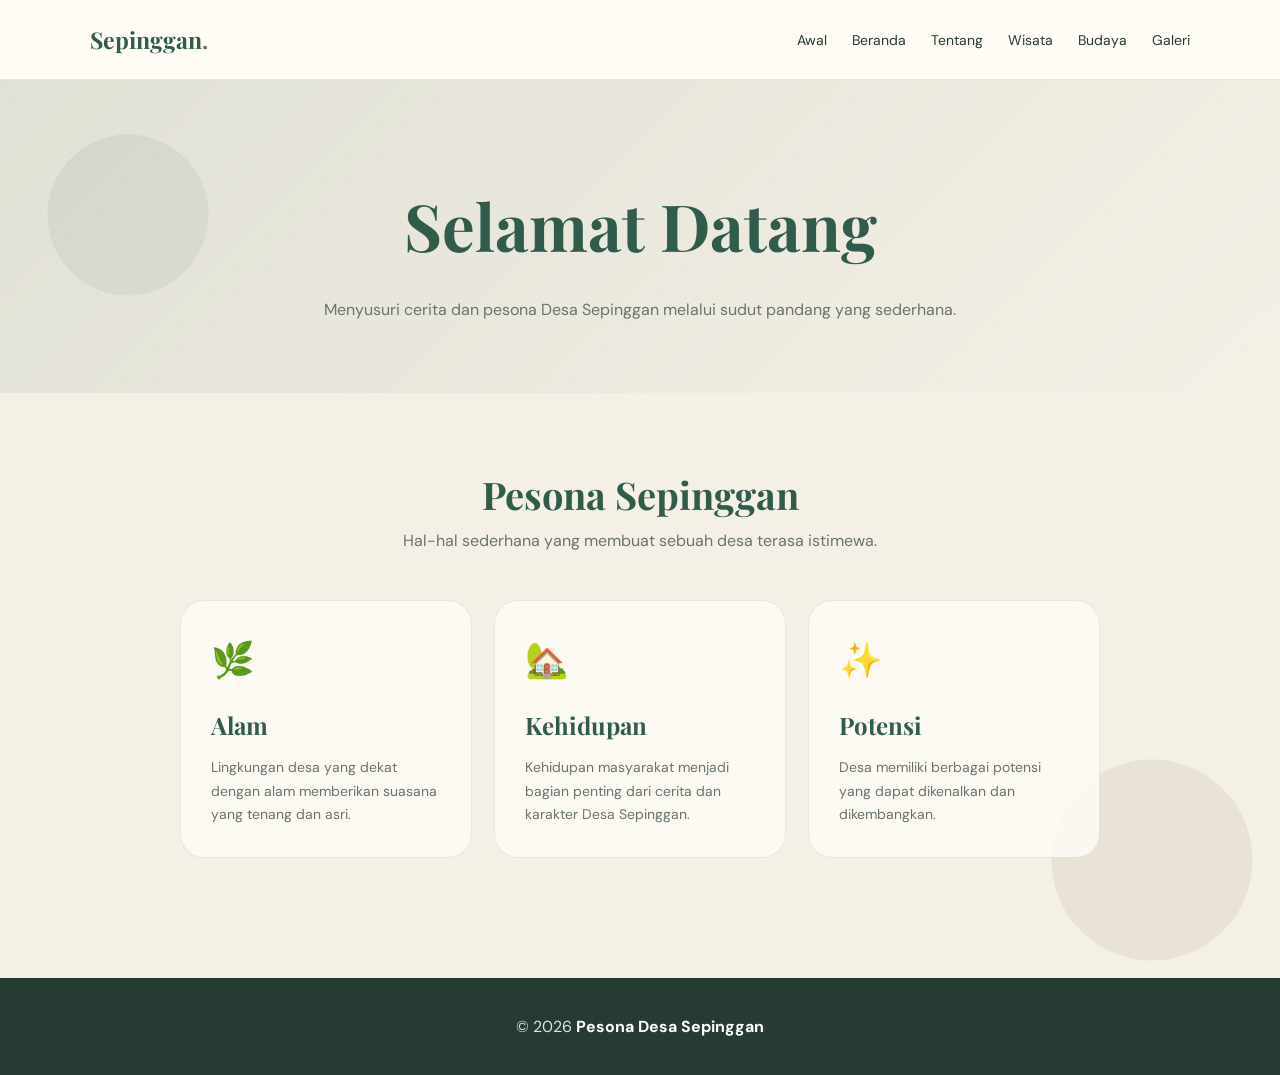
==== beranda.html @ 6d224bc5 "Create beranda.html" ====
<!DOCTYPE html>
<html lang="id">
<head>
    <meta charset="UTF-8">
    <meta name="viewport" content="width=device-width, initial-scale=1.0">
    <title>Beranda — Desa Sepinggan</title>
    <link rel="stylesheet" href="style.css">
</head>

<body>

<nav class="navbar">
    <div class="logo">Sepinggan<span>.</span></div>

    <ul class="nav-links">
        <li><a href="index.html">Awal</a></li>
        <li><a href="beranda.html">Beranda</a></li>
        <li><a href="tentang.html">Tentang</a></li>
        <li><a href="wisata.html">Wisata</a></li>
        <li><a href="budaya.html">Budaya</a></li>
        <li><a href="galeri.html">Galeri</a></li>
    </ul>
</nav>

<section class="page-hero">
    <h1>Selamat Datang</h1>
    <p>
        Menyusuri cerita dan pesona Desa Sepinggan
        melalui sudut pandang yang sederhana.
    </p>
</section>

<section class="container">

    <div class="section-title">
        <h2>Pesona Sepinggan</h2>
        <p>Hal-hal sederhana yang membuat sebuah desa terasa istimewa.</p>
    </div>

    <div class="cards">

        <div class="card">
            <div class="card-icon">🌿</div>
            <h3>Alam</h3>
            <p>
                Lingkungan desa yang dekat dengan alam
                memberikan suasana yang tenang dan asri.
            </p>
        </div>

        <div class="card">
            <div class="card-icon">🏡</div>
            <h3>Kehidupan</h3>
            <p>
                Kehidupan masyarakat menjadi bagian penting
                dari cerita dan karakter Desa Sepinggan.
            </p>
        </div>

        <div class="card">
            <div class="card-icon">✨</div>
            <h3>Potensi</h3>
            <p>
                Desa memiliki berbagai potensi yang dapat
                dikenalkan dan dikembangkan.
            </p>
        </div>

    </div>

</section>

<footer>
    <p>© 2026 <strong>Pesona Desa Sepinggan</strong></p>
</footer>

</body>
                                          </html>
---- style.css ----
@import url('https://fonts.googleapis.com/css2?family=DM+Sans:wght@400;500;600;700&family=Playfair+Display:wght@500;600;700&display=swap');

* {
    margin: 0;
    padding: 0;
    box-sizing: border-box;
}

:root {
    --hijau: #315c4c;
    --hijau-muda: #668b78;
    --krem: #f5f0e6;
    --putih: #fffdf8;
    --cokelat: #806b55;
    --gelap: #263b32;
}

body {
    font-family: 'DM Sans', sans-serif;
    color: var(--gelap);
    background:
        radial-gradient(circle at 10% 20%, rgba(102,139,120,.12) 0 80px, transparent 81px),
        radial-gradient(circle at 90% 80%, rgba(128,107,85,.10) 0 100px, transparent 101px),
        var(--krem);
    line-height: 1.7;
}

/* pola dekorasi */
body::before {
    content: "";
    position: fixed;
    inset: 0;
    pointer-events: none;
    opacity: .25;
    background-image:
        radial-gradient(circle, rgba(49,92,76,.15) 1px, transparent 1px);
    background-size: 28px 28px;
    z-index: -1;
}

h1, h2, h3 {
    font-family: 'Playfair Display', serif;
}

a {
    text-decoration: none;
    color: inherit;
}

/* NAVBAR */
.navbar {
    width: 100%;
    padding: 20px 7%;
    display: flex;
    justify-content: space-between;
    align-items: center;
    background: rgba(255,253,248,.88);
    backdrop-filter: blur(12px);
    position: sticky;
    top: 0;
    z-index: 100;
    border-bottom: 1px solid rgba(49,92,76,.12);
}

.logo {
    font-family: 'Playfair Display', serif;
    font-size: 23px;
    font-weight: 700;
    color: var(--hijau);
}

.logo span {
    color: var(--cokelat);
}

.nav-links {
    display: flex;
    gap: 25px;
    list-style: none;
}

.nav-links a {
    font-size: 14px;
    color: var(--gelap);
    transition: .3s;
}

.nav-links a:hover {
    color: var(--hijau-muda);
}

/* LANDING */
.landing {
    min-height: calc(100vh - 75px);
    display: flex;
    align-items: center;
    justify-content: center;
    text-align: center;
    padding: 50px 7%;
    position: relative;
    overflow: hidden;
}

.landing-content {
    max-width: 850px;
}

.small-title {
    display: inline-block;
    color: var(--hijau);
    background: rgba(49,92,76,.08);
    padding: 8px 18px;
    border-radius: 50px;
    font-size: 13px;
    margin-bottom: 25px;
}

.landing h1 {
    font-size: clamp(48px, 8vw, 90px);
    line-height: 1.05;
    color: var(--hijau);
    margin-bottom: 25px;
}

.landing h1 span {
    color: var(--cokelat);
    font-style: italic;
}

.landing p {
    max-width: 650px;
    margin: auto;
    color: #647269;
    font-size: 17px;
}

.button {
    display: inline-block;
    margin-top: 32px;
    padding: 13px 27px;
    background: var(--hijau);
    color: white;
    border-radius: 50px;
    transition: .3s;
}

.button:hover {
    transform: translateY(-3px);
    background: var(--gelap);
}

/* HERO HALAMAN */
.page-hero {
    padding: 90px 7% 70px;
    text-align: center;
    background:
        linear-gradient(135deg, rgba(49,92,76,.10), rgba(245,240,230,.7));
}

.page-hero h1 {
    font-size: clamp(40px, 6vw, 65px);
    color: var(--hijau);
}

.page-hero p {
    max-width: 650px;
    margin: 15px auto 0;
    color: #68746d;
}

/* CONTENT */
.container {
    max-width: 1100px;
    margin: auto;
    padding: 70px 7%;
}

.section-title {
    text-align: center;
    margin-bottom: 45px;
}

.section-title h2 {
    font-size: 38px;
    color: var(--hijau);
}

.section-title p {
    color: #68746d;
}

/* CARD */
.cards {
    display: grid;
    grid-template-columns: repeat(3, 1fr);
    gap: 22px;
}

.card {
    background: rgba(255,253,248,.8);
    border: 1px solid rgba(49,92,76,.12);
    border-radius: 24px;
    padding: 30px;
    transition: .3s;
}

.card:hover {
    transform: translateY(-6px);
    box-shadow: 0 15px 35px rgba(49,92,76,.10);
}

.card-icon {
    font-size: 35px;
    margin-bottom: 15px;
}

.card h3 {
    color: var(--hijau);
    margin-bottom: 10px;
    font-size: 24px;
}

.card p {
    color: #68746d;
    font-size: 14px;
}

/* INFO */
.info-box {
    background: var(--hijau);
    color: white;
    padding: 45px;
    border-radius: 30px;
    margin-top: 30px;
}

.info-box h2 {
    font-size: 34px;
    margin-bottom: 15px;
}

.info-box p {
    color: #e8eee9;
}

/* GALERI TANPA FOTO */
.gallery {
    display: grid;
    grid-template-columns: repeat(3, 1fr);
    gap: 18px;
}

.gallery-item {
    min-height: 230px;
    border-radius: 25px;
    display: flex;
    align-items: center;
    justify-content: center;
    text-align: center;
    padding: 20px;
    background:
        linear-gradient(145deg, rgba(49,92,76,.18), rgba(128,107,85,.18));
    border: 1px dashed rgba(49,92,76,.35);
    color: var(--hijau);
}

.gallery-item span {
    font-size: 14px;
}

/* FOOTER */
footer {
    text-align: center;
    padding: 35px 7%;
    background: var(--gelap);
    color: #dce5df;
    margin-top: 50px;
}

footer strong {
    color: white;
}

/* RESPONSIVE HP */
@media (max-width: 800px) {
    .navbar {
        padding: 17px 5%;
        flex-direction: column;
        gap: 12px;
    }

    .nav-links {
        gap: 12px;
        flex-wrap: wrap;
        justify-content: center;
    }

    .nav-links a {
        font-size: 12px;
    }

    .cards,
    .gallery {
        grid-template-columns: 1fr;
    }

    .landing {
        min-height: 80vh;
    }

    .landing h1 {
        font-size: 48px;
    }

    .container {
        padding: 55px 6%;
    }

    .info-box {
        padding: 30px;
    }
      }
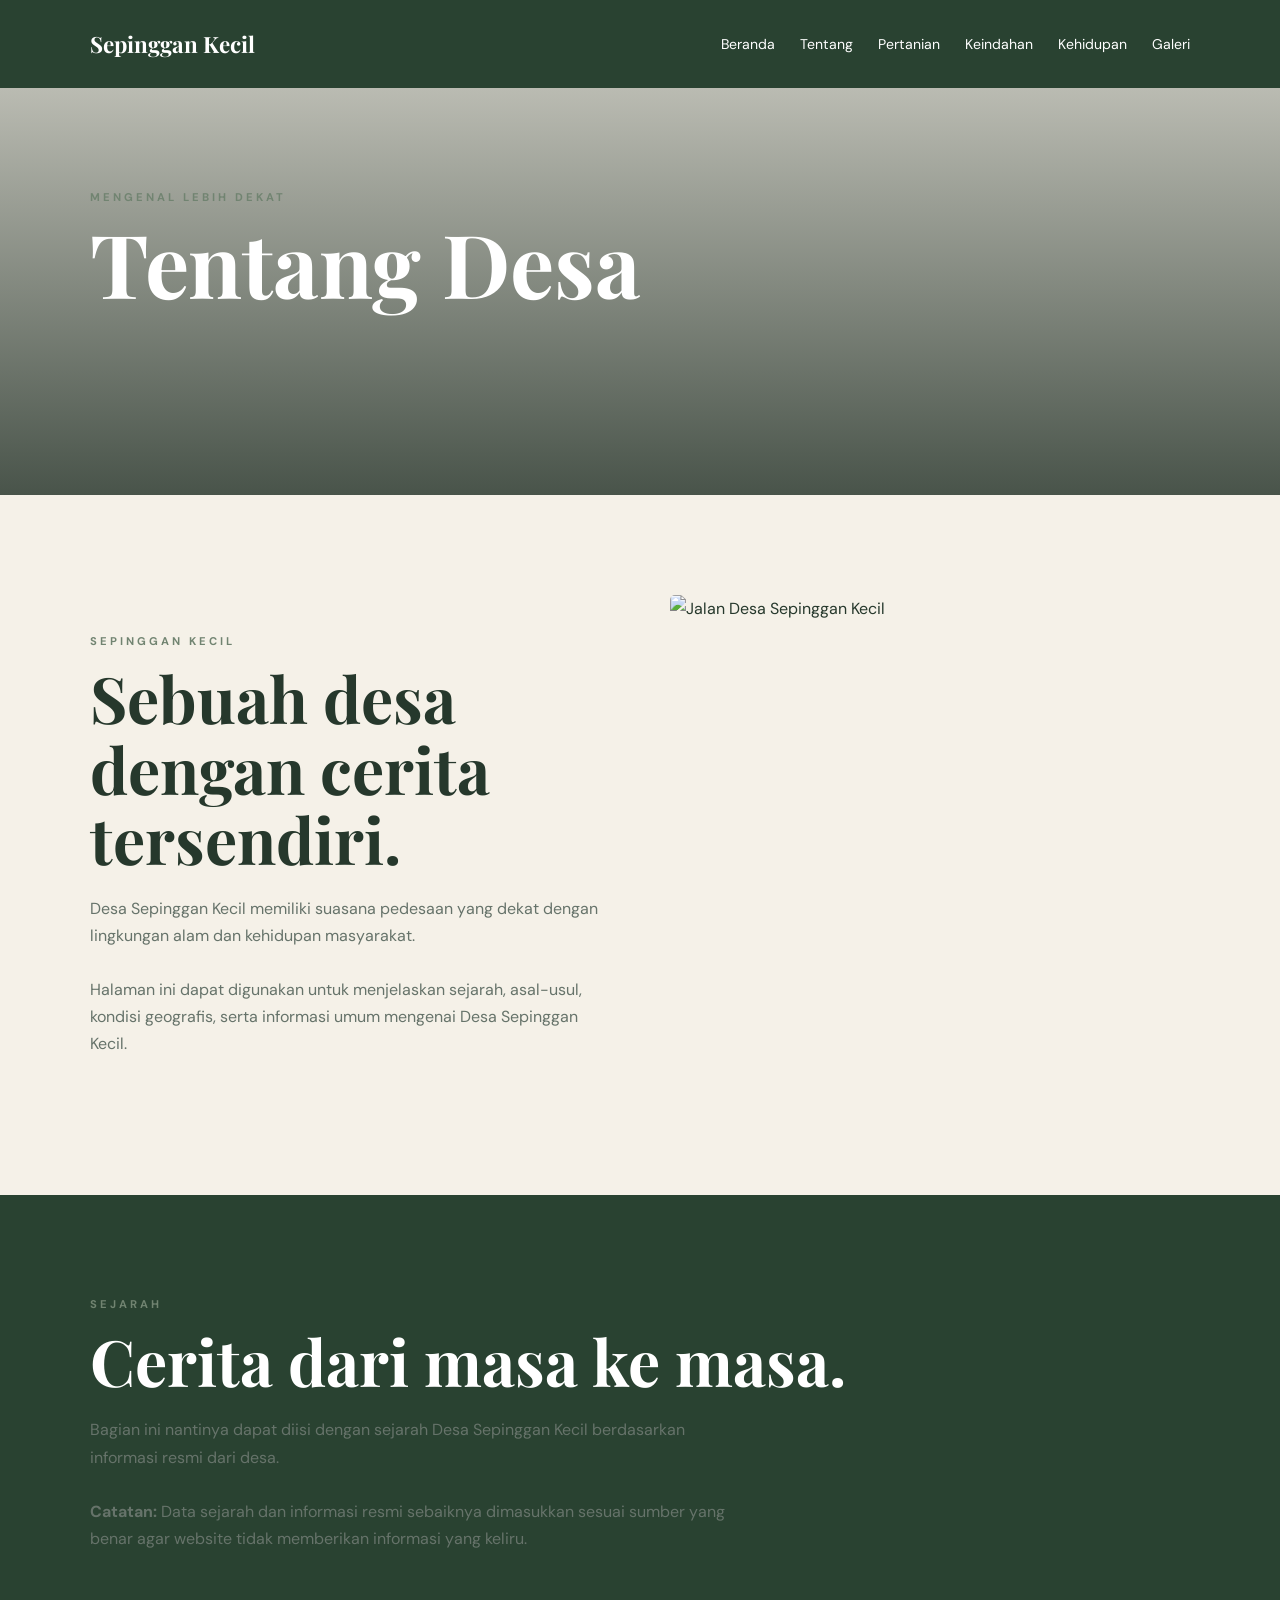
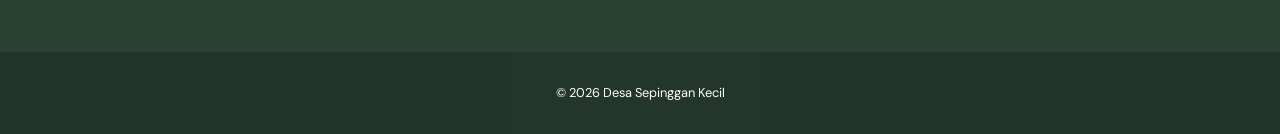
==== commit f838206b: "Update beranda.html" ====
--- a/beranda.html
+++ b/beranda.html
@@ -1,78 +1,143 @@
 <!DOCTYPE html>
 <html lang="id">
+
 <head>
     <meta charset="UTF-8">
     <meta name="viewport" content="width=device-width, initial-scale=1.0">
-    <title>Beranda — Desa Sepinggan</title>
+
+    <title>Tentang Desa - Sepinggan Kecil</title>
+
     <link rel="stylesheet" href="style.css">
 </head>
 
 <body>
 
-<nav class="navbar">
-    <div class="logo">Sepinggan<span>.</span></div>
+<nav class="navbar" style="background:#294231;">
+
+    <div class="logo">
+        Sepinggan Kecil
+    </div>
 
     <ul class="nav-links">
-        <li><a href="index.html">Awal</a></li>
-        <li><a href="beranda.html">Beranda</a></li>
+        <li><a href="index.html">Beranda</a></li>
         <li><a href="tentang.html">Tentang</a></li>
-        <li><a href="wisata.html">Wisata</a></li>
-        <li><a href="budaya.html">Budaya</a></li>
+        <li><a href="pertanian.html">Pertanian</a></li>
+        <li><a href="keindahan.html">Keindahan</a></li>
+        <li><a href="kehidupan.html">Kehidupan</a></li>
         <li><a href="galeri.html">Galeri</a></li>
     </ul>
+
 </nav>
 
-<section class="page-hero">
-    <h1>Selamat Datang</h1>
-    <p>
-        Menyusuri cerita dan pesona Desa Sepinggan
-        melalui sudut pandang yang sederhana.
-    </p>
-</section>
 
-<section class="container">
+<header
+    class="page-hero"
+    style="--background:url('images/jalan-desa.jpg');">
 
-    <div class="section-title">
-        <h2>Pesona Sepinggan</h2>
-        <p>Hal-hal sederhana yang membuat sebuah desa terasa istimewa.</p>
+    <div class="container">
+
+        <div class="label">
+            Mengenal lebih dekat
+        </div>
+
+        <h1>
+            Tentang Desa
+        </h1>
+
     </div>
 
-    <div class="cards">
+</header>
 
-        <div class="card">
-            <div class="card-icon">🌿</div>
-            <h3>Alam</h3>
-            <p>
-                Lingkungan desa yang dekat dengan alam
-                memberikan suasana yang tenang dan asri.
+
+<section class="section">
+
+    <div class="container feature">
+
+        <div>
+
+            <div class="label">
+                Sepinggan Kecil
+            </div>
+
+            <h2>
+                Sebuah desa dengan
+                cerita tersendiri.
+            </h2>
+
+            <p class="text">
+
+                Desa Sepinggan Kecil memiliki
+                suasana pedesaan yang dekat
+                dengan lingkungan alam dan
+                kehidupan masyarakat.
+
             </p>
+
+            <br>
+
+            <p class="text">
+
+                Halaman ini dapat digunakan untuk
+                menjelaskan sejarah, asal-usul,
+                kondisi geografis, serta informasi
+                umum mengenai Desa Sepinggan Kecil.
+
+            </p>
+
         </div>
 
-        <div class="card">
-            <div class="card-icon">🏡</div>
-            <h3>Kehidupan</h3>
-            <p>
-                Kehidupan masyarakat menjadi bagian penting
-                dari cerita dan karakter Desa Sepinggan.
-            </p>
-        </div>
-
-        <div class="card">
-            <div class="card-icon">✨</div>
-            <h3>Potensi</h3>
-            <p>
-                Desa memiliki berbagai potensi yang dapat
-                dikenalkan dan dikembangkan.
-            </p>
-        </div>
+        <img
+            src="images/jalan-desa.jpg"
+            alt="Jalan Desa Sepinggan Kecil">
 
     </div>
 
 </section>
 
+
+<section class="section dark">
+
+    <div class="container">
+
+        <div class="label">
+            Sejarah
+        </div>
+
+        <h2>
+            Cerita dari masa ke masa.
+        </h2>
+
+        <p class="text">
+
+            Bagian ini nantinya dapat diisi dengan
+            sejarah Desa Sepinggan Kecil berdasarkan
+            informasi resmi dari desa.
+
+        </p>
+
+        <br>
+
+        <p class="text">
+
+            <strong>
+                Catatan:
+            </strong>
+
+            Data sejarah dan informasi resmi
+            sebaiknya dimasukkan sesuai sumber
+            yang benar agar website tidak
+            memberikan informasi yang keliru.
+
+        </p>
+
+    </div>
+
+</section>
+
+
 <footer>
-    <p>© 2026 <strong>Pesona Desa Sepinggan</strong></p>
+    © 2026 Desa Sepinggan Kecil
 </footer>
 
 </body>
-                                          </html>
+</html>
--- a/style.css
+++ b/style.css
@@ -6,40 +6,15 @@
     box-sizing: border-box;
 }
 
-:root {
-    --hijau: #315c4c;
-    --hijau-muda: #668b78;
-    --krem: #f5f0e6;
-    --putih: #fffdf8;
-    --cokelat: #806b55;
-    --gelap: #263b32;
+html {
+    scroll-behavior: smooth;
 }
 
 body {
     font-family: 'DM Sans', sans-serif;
-    color: var(--gelap);
-    background:
-        radial-gradient(circle at 10% 20%, rgba(102,139,120,.12) 0 80px, transparent 81px),
-        radial-gradient(circle at 90% 80%, rgba(128,107,85,.10) 0 100px, transparent 101px),
-        var(--krem);
+    background: #f5f1e8;
+    color: #26382c;
     line-height: 1.7;
-}
-
-/* pola dekorasi */
-body::before {
-    content: "";
-    position: fixed;
-    inset: 0;
-    pointer-events: none;
-    opacity: .25;
-    background-image:
-        radial-gradient(circle, rgba(49,92,76,.15) 1px, transparent 1px);
-    background-size: 28px 28px;
-    z-index: -1;
-}
-
-h1, h2, h3 {
-    font-family: 'Playfair Display', serif;
 }
 
 a {
@@ -47,30 +22,30 @@
     color: inherit;
 }
 
+img {
+    width: 100%;
+    display: block;
+    object-fit: cover;
+}
+
 /* NAVBAR */
+
 .navbar {
+    position: absolute;
     width: 100%;
-    padding: 20px 7%;
+    top: 0;
+    z-index: 10;
+    padding: 25px 7%;
     display: flex;
     justify-content: space-between;
     align-items: center;
-    background: rgba(255,253,248,.88);
-    backdrop-filter: blur(12px);
-    position: sticky;
-    top: 0;
-    z-index: 100;
-    border-bottom: 1px solid rgba(49,92,76,.12);
+    color: white;
 }
 
 .logo {
     font-family: 'Playfair Display', serif;
-    font-size: 23px;
+    font-size: 1.4rem;
     font-weight: 700;
-    color: var(--hijau);
-}
-
-.logo span {
-    color: var(--cokelat);
 }
 
 .nav-links {
@@ -80,243 +55,324 @@
 }
 
 .nav-links a {
-    font-size: 14px;
-    color: var(--gelap);
+    font-size: 0.88rem;
     transition: .3s;
 }
 
 .nav-links a:hover {
-    color: var(--hijau-muda);
-}
-
-/* LANDING */
-.landing {
-    min-height: calc(100vh - 75px);
+    opacity: .6;
+}
+
+/* HERO */
+
+.hero {
+    min-height: 100vh;
     display: flex;
     align-items: center;
-    justify-content: center;
-    text-align: center;
-    padding: 50px 7%;
     position: relative;
-    overflow: hidden;
-}
-
-.landing-content {
-    max-width: 850px;
-}
-
-.small-title {
+
+    background:
+        linear-gradient(
+            90deg,
+            rgba(14, 31, 21, .75),
+            rgba(14, 31, 21, .25)
+        ),
+        url("images/hero.jpg") center/cover no-repeat;
+}
+
+.hero-content {
+    width: 85%;
+    max-width: 800px;
+    margin-left: 7%;
+    color: white;
+    position: relative;
+    z-index: 2;
+}
+
+.eyebrow {
+    text-transform: uppercase;
+    letter-spacing: 4px;
+    font-size: .75rem;
+    margin-bottom: 20px;
+}
+
+.hero h1 {
+    font-family: 'Playfair Display', serif;
+    font-size: clamp(3.5rem, 9vw, 7rem);
+    line-height: .95;
+    margin-bottom: 25px;
+}
+
+.hero p {
+    max-width: 600px;
+    font-size: 1rem;
+    opacity: .9;
+    margin-bottom: 30px;
+}
+
+.btn {
     display: inline-block;
-    color: var(--hijau);
-    background: rgba(49,92,76,.08);
-    padding: 8px 18px;
-    border-radius: 50px;
-    font-size: 13px;
-    margin-bottom: 25px;
-}
-
-.landing h1 {
-    font-size: clamp(48px, 8vw, 90px);
-    line-height: 1.05;
-    color: var(--hijau);
-    margin-bottom: 25px;
-}
-
-.landing h1 span {
-    color: var(--cokelat);
-    font-style: italic;
-}
-
-.landing p {
+    padding: 13px 23px;
+    border-radius: 30px;
+    margin-right: 8px;
+    transition: .3s;
+}
+
+.btn-light {
+    background: white;
+    color: #294231;
+}
+
+.btn-outline {
+    color: white;
+    border: 1px solid white;
+}
+
+.btn:hover {
+    transform: translateY(-3px);
+}
+
+/* SECTION */
+
+.section {
+    padding: 100px 7%;
+}
+
+.container {
+    width: 100%;
+    max-width: 1150px;
+    margin: auto;
+}
+
+.label {
+    color: #718471;
+    text-transform: uppercase;
+    letter-spacing: 3px;
+    font-size: .7rem;
+    font-weight: 700;
+    margin-bottom: 12px;
+}
+
+h2 {
+    font-family: 'Playfair Display', serif;
+    font-size: clamp(2.2rem, 5vw, 4rem);
+    line-height: 1.1;
+    margin-bottom: 20px;
+}
+
+.text {
+    color: #66736a;
     max-width: 650px;
-    margin: auto;
-    color: #647269;
-    font-size: 17px;
-}
-
-.button {
-    display: inline-block;
-    margin-top: 32px;
-    padding: 13px 27px;
-    background: var(--hijau);
-    color: white;
-    border-radius: 50px;
-    transition: .3s;
-}
-
-.button:hover {
-    transform: translateY(-3px);
-    background: var(--gelap);
-}
-
-/* HERO HALAMAN */
-.page-hero {
-    padding: 90px 7% 70px;
-    text-align: center;
-    background:
-        linear-gradient(135deg, rgba(49,92,76,.10), rgba(245,240,230,.7));
-}
-
-.page-hero h1 {
-    font-size: clamp(40px, 6vw, 65px);
-    color: var(--hijau);
-}
-
-.page-hero p {
-    max-width: 650px;
-    margin: 15px auto 0;
-    color: #68746d;
-}
-
-/* CONTENT */
-.container {
-    max-width: 1100px;
-    margin: auto;
-    padding: 70px 7%;
-}
-
-.section-title {
-    text-align: center;
-    margin-bottom: 45px;
-}
-
-.section-title h2 {
-    font-size: 38px;
-    color: var(--hijau);
-}
-
-.section-title p {
-    color: #68746d;
-}
-
-/* CARD */
+}
+
+/* INTRO */
+
+.intro {
+    display: grid;
+    grid-template-columns: 1fr 1fr;
+    gap: 60px;
+    align-items: center;
+}
+
+.quote {
+    font-family: 'Playfair Display', serif;
+    font-size: 1.8rem;
+    border-left: 2px solid #9bac99;
+    padding-left: 25px;
+}
+
+/* CARDS */
+
+.dark {
+    background: #294231;
+    color: white;
+}
+
 .cards {
     display: grid;
     grid-template-columns: repeat(3, 1fr);
-    gap: 22px;
+    gap: 20px;
+    margin-top: 40px;
 }
 
 .card {
-    background: rgba(255,253,248,.8);
-    border: 1px solid rgba(49,92,76,.12);
-    border-radius: 24px;
+    background: #fffdf8;
+    color: #26382c;
     padding: 30px;
+    border-radius: 20px;
     transition: .3s;
 }
 
 .card:hover {
-    transform: translateY(-6px);
-    box-shadow: 0 15px 35px rgba(49,92,76,.10);
-}
-
-.card-icon {
-    font-size: 35px;
-    margin-bottom: 15px;
+    transform: translateY(-7px);
+}
+
+.card-number {
+    font-family: 'Playfair Display', serif;
+    font-size: 2rem;
+    opacity: .35;
 }
 
 .card h3 {
-    color: var(--hijau);
-    margin-bottom: 10px;
-    font-size: 24px;
+    font-family: 'Playfair Display', serif;
+    font-size: 1.5rem;
+    margin: 15px 0 8px;
 }
 
 .card p {
-    color: #68746d;
-    font-size: 14px;
-}
-
-/* INFO */
-.info-box {
-    background: var(--hijau);
-    color: white;
-    padding: 45px;
-    border-radius: 30px;
-    margin-top: 30px;
-}
-
-.info-box h2 {
-    font-size: 34px;
-    margin-bottom: 15px;
-}
-
-.info-box p {
-    color: #e8eee9;
-}
-
-/* GALERI TANPA FOTO */
+    color: #68736b;
+    font-size: .9rem;
+}
+
+/* IMAGE + TEXT */
+
+.feature {
+    display: grid;
+    grid-template-columns: 1fr 1fr;
+    gap: 60px;
+    align-items: center;
+}
+
+.feature img {
+    height: 500px;
+    border-radius: 5px 70px 5px 5px;
+}
+
+.feature-list {
+    margin-top: 25px;
+}
+
+.feature-list div {
+    border-top: 1px solid #d5d2c8;
+    padding: 15px 0;
+}
+
+.feature-list strong {
+    display: block;
+}
+
+/* PAGE HERO */
+
+.page-hero {
+    min-height: 55vh;
+    display: flex;
+    align-items: flex-end;
+    padding: 70px 7%;
+    position: relative;
+    color: white;
+
+    background:
+        linear-gradient(
+            0deg,
+            rgba(15, 31, 21, .75),
+            rgba(15, 31, 21, .15)
+        ),
+        var(--background) center/cover no-repeat;
+}
+
+.page-hero h1 {
+    font-family: 'Playfair Display', serif;
+    font-size: clamp(3rem, 7vw, 5.5rem);
+    line-height: 1;
+}
+
+/* GALLERY */
+
 .gallery {
     display: grid;
     grid-template-columns: repeat(3, 1fr);
-    gap: 18px;
-}
-
-.gallery-item {
-    min-height: 230px;
-    border-radius: 25px;
-    display: flex;
-    align-items: center;
-    justify-content: center;
+    gap: 15px;
+}
+
+.gallery img {
+    height: 280px;
+    border-radius: 12px;
+    transition: .3s;
+}
+
+.gallery img:hover {
+    transform: scale(1.02);
+}
+
+.gallery .large {
+    grid-column: span 2;
+}
+
+.gallery .tall {
+    height: 575px;
+}
+
+/* CTA */
+
+.cta {
+    background:
+        linear-gradient(
+            rgba(30, 59, 44, .85),
+            rgba(30, 59, 44, .85)
+        ),
+        url("images/sawah-senja.jpg") center/cover;
+
+    color: white;
     text-align: center;
-    padding: 20px;
-    background:
-        linear-gradient(145deg, rgba(49,92,76,.18), rgba(128,107,85,.18));
-    border: 1px dashed rgba(49,92,76,.35);
-    color: var(--hijau);
-}
-
-.gallery-item span {
-    font-size: 14px;
+    padding: 90px 20px;
+}
+
+.cta p {
+    max-width: 600px;
+    margin: 0 auto 25px;
+    opacity: .8;
 }
 
 /* FOOTER */
+
 footer {
+    background: #182c21;
+    color: white;
     text-align: center;
-    padding: 35px 7%;
-    background: var(--gelap);
-    color: #dce5df;
-    margin-top: 50px;
-}
-
-footer strong {
-    color: white;
-}
-
-/* RESPONSIVE HP */
+    padding: 30px 20px;
+    font-size: .8rem;
+    opacity: .95;
+}
+
+/* MOBILE */
+
 @media (max-width: 800px) {
-    .navbar {
-        padding: 17px 5%;
-        flex-direction: column;
-        gap: 12px;
-    }
 
     .nav-links {
-        gap: 12px;
-        flex-wrap: wrap;
-        justify-content: center;
-    }
-
-    .nav-links a {
-        font-size: 12px;
-    }
-
-    .cards,
+        display: none;
+    }
+
+    .hero-content {
+        margin-left: 6%;
+    }
+
+    .hero h1 {
+        font-size: 3.6rem;
+    }
+
+    .intro,
+    .feature {
+        grid-template-columns: 1fr;
+        gap: 35px;
+    }
+
+    .cards {
+        grid-template-columns: 1fr;
+    }
+
     .gallery {
-        grid-template-columns: 1fr;
-    }
-
-    .landing {
-        min-height: 80vh;
-    }
-
-    .landing h1 {
-        font-size: 48px;
-    }
-
-    .container {
-        padding: 55px 6%;
-    }
-
-    .info-box {
-        padding: 30px;
-    }
-      }
+        grid-template-columns: 1fr 1fr;
+    }
+
+    .gallery .large {
+        grid-column: span 2;
+    }
+
+    .gallery .tall {
+        height: 280px;
+    }
+
+    .feature img {
+        height: 380px;
+    }
+    }
